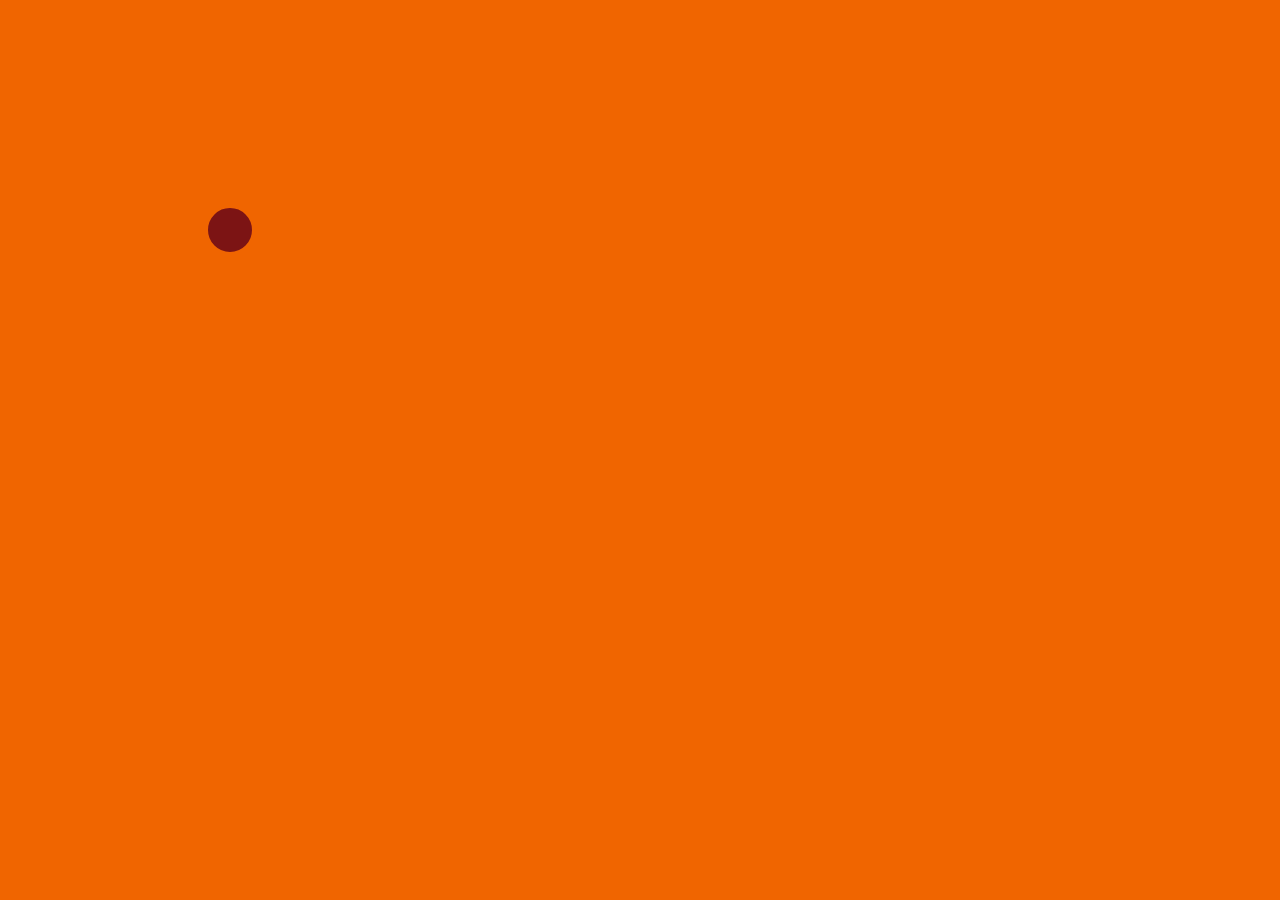
==== index.html @ bf30d144 "Add files via upload" ====
<!DOCTYPE html>
<html lang="en">
<head>
    <meta charset="UTF-8">
    <meta http-equiv="X-UA-Compatible" content="IE=edge">
    <meta name="viewport" content="width=device-width, initial-scale=1.0">
    <title>The Planties NFT</title>
    <link rel="stylesheet" href="style.css">
</head>
<body>

</div>

<div class="box">

   

</div>
<div class="gif">

<img src="images/YETER (1).gif" alt="">

</div>



    
</body>
</html>
---- style.css ----
body {
  background: #f06500;
  background-image: url(/images/IMG_2067.PNG);
  background-size: cover;
}

img {
  border: 22px solid #7c1414;
  box-sizing: fill;
  border-radius: 99px;
  width: fit-content;
  margin: 200px;
}
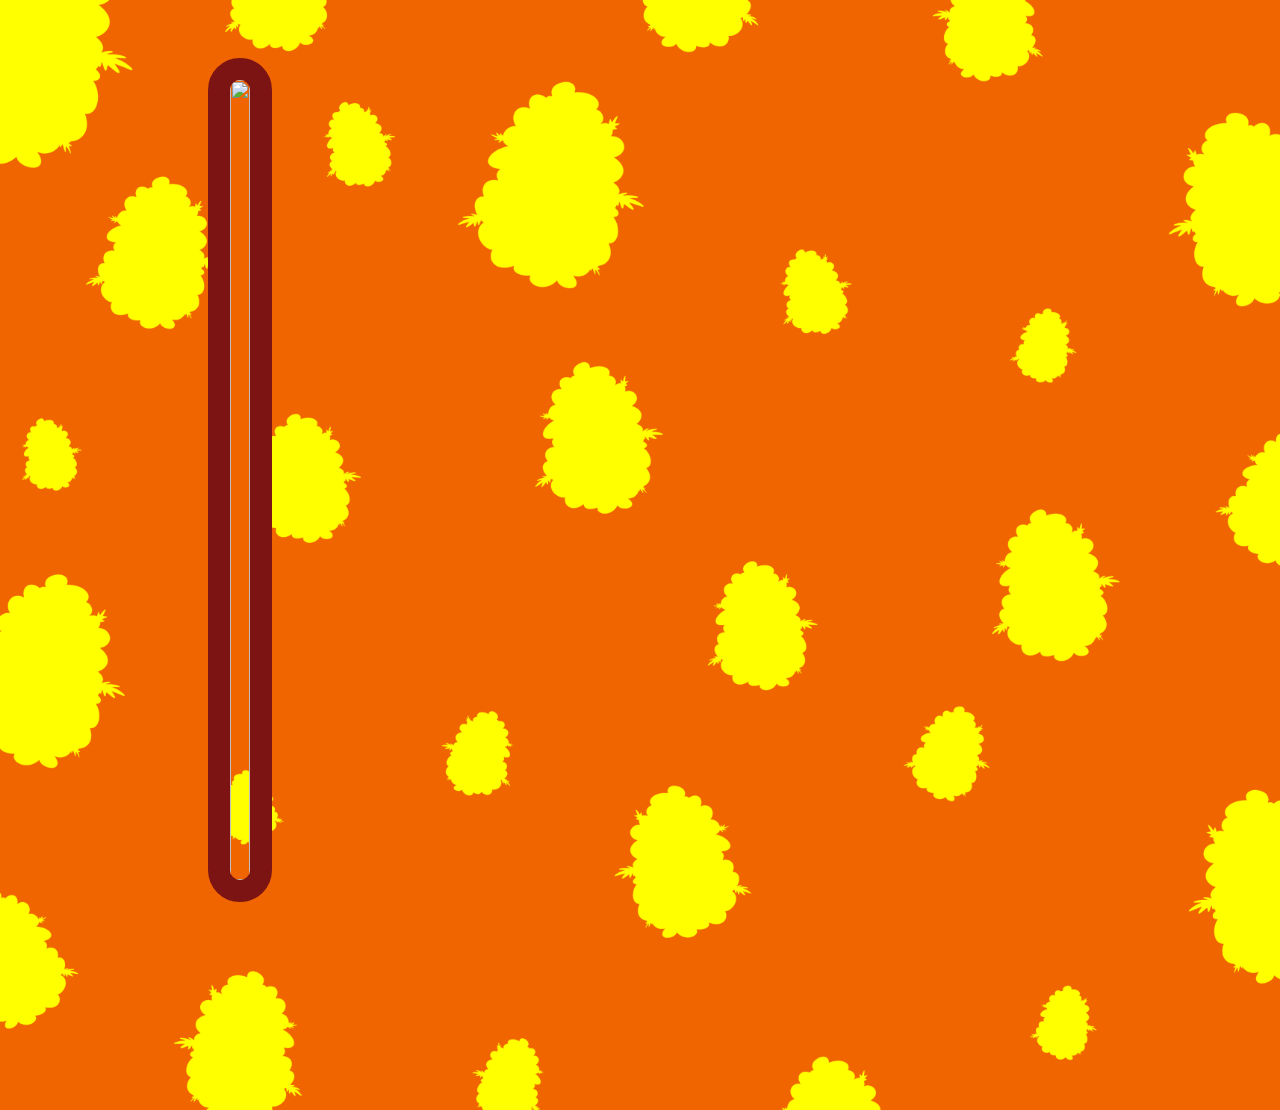
==== commit 2e2f439c: "Update index.html" ====
--- a/index.html
+++ b/index.html
@@ -18,7 +18,7 @@
 </div>
 <div class="gif">
 
-<img src="images/YETER (1).gif" alt="">
+<img src="images/YETER (1).gif" alt="" height="800">
 
 </div>
 
--- a/style.css
+++ b/style.css
@@ -10,4 +10,5 @@
   border-radius: 99px;
   width: fit-content;
   margin: 200px;
+  margin-top: 50px;
 }
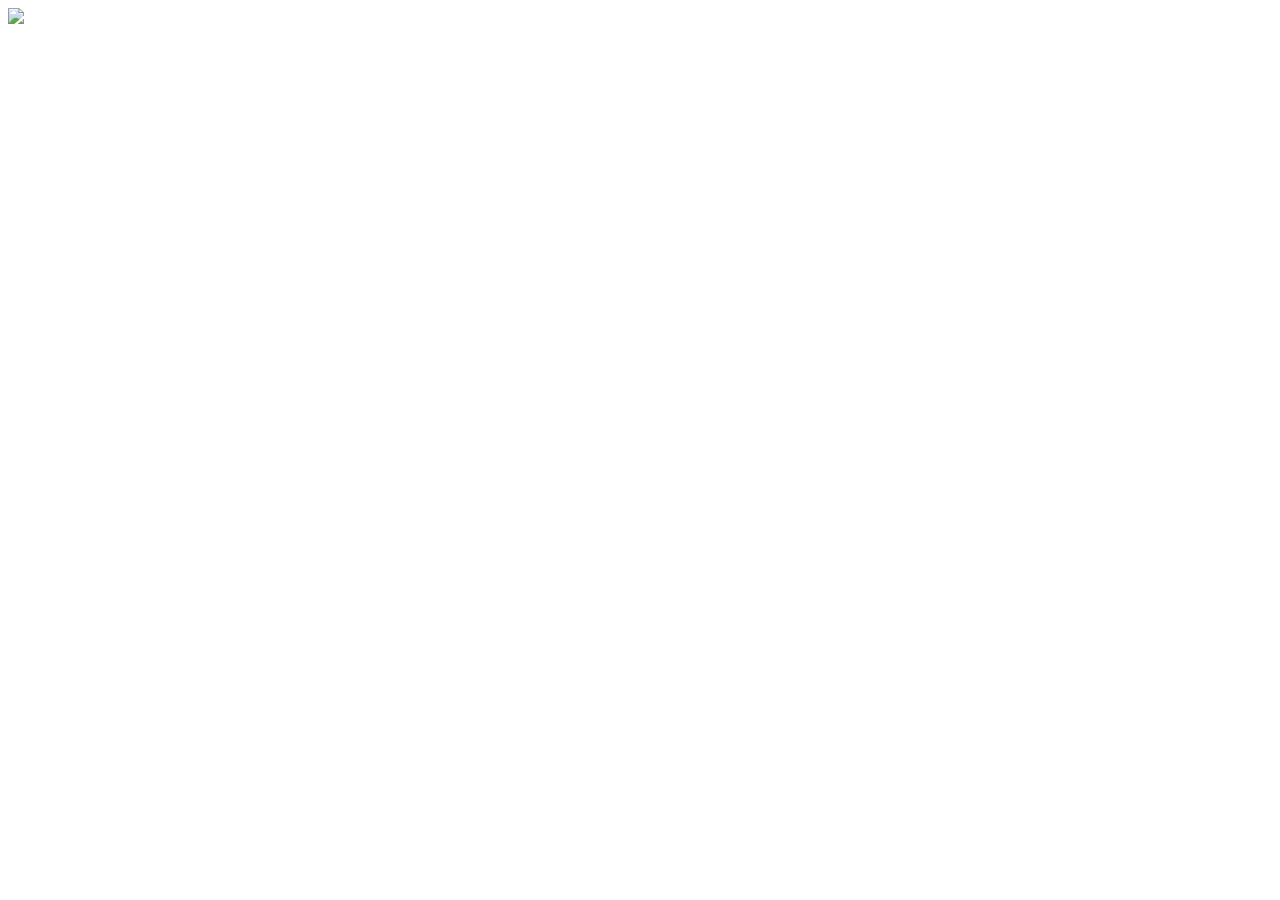
==== commit 1e20c4fc: "Add files via upload" ====
--- a/index.html
+++ b/index.html
@@ -4,27 +4,19 @@
     <meta charset="UTF-8">
     <meta http-equiv="X-UA-Compatible" content="IE=edge">
     <meta name="viewport" content="width=device-width, initial-scale=1.0">
-    <title>The Planties NFT</title>
-    <link rel="stylesheet" href="style.css">
+    <link href="https://cdn.jsdelivr.net/npm/bootstrap@5.1.3/dist/css/bootstrap.min.css" rel="stylesheet" integrity="sha384-1BmE4kWBq78iYhFldvKuhfTAU6auU8tT94WrHftjDbrCEXSU1oBoqyl2QvZ6jIW3" crossorigin="anonymous">
+    <link rel="stylesheet" href="/style.css">
+    <title>The Planties</title>
 </head>
 <body>
 
-</div>
 
-<div class="box">
+    <div class="container-fluid p-0">
 
-   
+<img src="/img/İŞTE_BU_BE 6 (4).gif" class="img-fluid" max-width="1440px">
 
-</div>
-<div class="gif">
-
-<img src="images/YETER (1).gif" alt="" height="800">
-
-</div>
-
-
+    </div>
 
     
 </body>
-</html>
-
+</html>--- a/style.css
+++ b/style.css
@@ -1,14 +1,8 @@
-body {
-  background: #f06500;
-  background-image: url(/images/IMG_2067.PNG);
-  background-size: cover;
+img {
+
+   
+
 }
 
-img {
-  border: 22px solid #7c1414;
-  box-sizing: fill;
-  border-radius: 99px;
-  width: fit-content;
-  margin: 200px;
-  margin-top: 50px;
-}
+
+
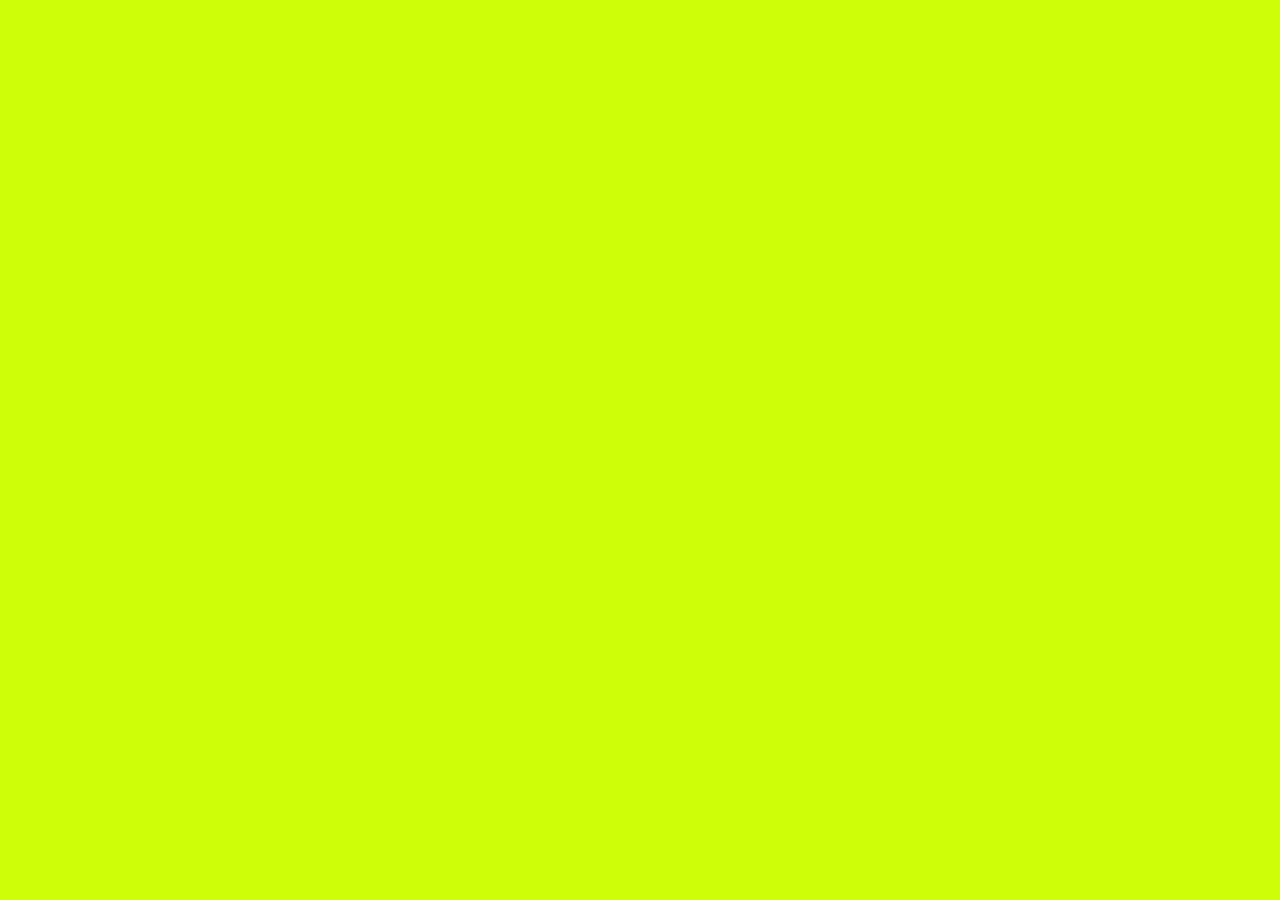
==== commit 954cead3: "Add files via upload" ====
--- a/index.html
+++ b/index.html
@@ -6,17 +6,61 @@
     <meta name="viewport" content="width=device-width, initial-scale=1.0">
     <link href="https://cdn.jsdelivr.net/npm/bootstrap@5.1.3/dist/css/bootstrap.min.css" rel="stylesheet" integrity="sha384-1BmE4kWBq78iYhFldvKuhfTAU6auU8tT94WrHftjDbrCEXSU1oBoqyl2QvZ6jIW3" crossorigin="anonymous">
     <link rel="stylesheet" href="/style.css">
+
     <title>The Planties</title>
 </head>
 <body>
 
+    <!-- MAIN -->
 
-    <div class="container-fluid p-0">
 
-<img src="/img/İŞTE_BU_BE 6 (4).gif" class="img-fluid" max-width="1440px">
+    <div class=".container-fluid">
+
+        <img class="img-fluid" id="main" src="/img/Main.png" alt="" >
 
     </div>
 
-    
+
+    <!-- MAIN -->
+
+    <!-- ABOUT-->
+
+        
+    <div id="ABOUT" class=".container-fluid align-items-center justify-content-center d-flex">
+
+        <img src="/img/ABOUT.png" class="img-fluid" alt="">
+
+     </div>
+          
+
+    <!-- ABOUT -->
+
+
+
+    <!-- ROADMAP -->
+
+   
+  </div>
+
+  <div id="ROADMAP" class=".container-fluid align-items-center justify-content-center d-flex">
+
+    <img src="/img/ROADMAP.png" class="img-fluid" alt="">
+
+ </div>
+
+
+    <!-- ROADMAP -->
+
+    <!-- TEAM -->
+
+<div id="TEAM" class=".container-fluid align-items-center justify-content-center d-flex">
+
+    <img src="/img/TEAM.png" class="img-fluid" alt="">
+
+
+
+    <!-- TEAM -->
+ 
+   
 </body>
 </html>--- a/style.css
+++ b/style.css
@@ -1,8 +1,52 @@
-img {
-
-   
-
+body{
+    background-color: #cdff07;
+    background-image: url(/img/Arkaplan.png) ;
+    background-position: center center;
+  background-attachment: fixed;
+  background-repeat: no-repeat; background-size: cover;
 }
 
 
 
+#TEAM {
+
+    margin-top: 9rem;
+}
+
+
+#ROADMAP {
+
+    margin-top: 9rem;
+}
+
+#ABOUT {
+
+    margin-top: 9rem;
+}
+
+
+@media only screen and (max-width: 600px) {
+    
+    #TEAM {
+        margin-left: 2rem;
+        margin-right: 2rem;
+        margin-top: 2rem;
+    }
+    
+    
+    #ROADMAP {
+    
+        margin-left: 2rem;
+        margin-right: 2rem;
+        margin-top: 2rem;
+    }
+    
+    #ABOUT {
+    
+        margin-left: 2rem;
+        margin-right: 2rem;
+        margin-top: 2rem;
+    }
+    
+
+  }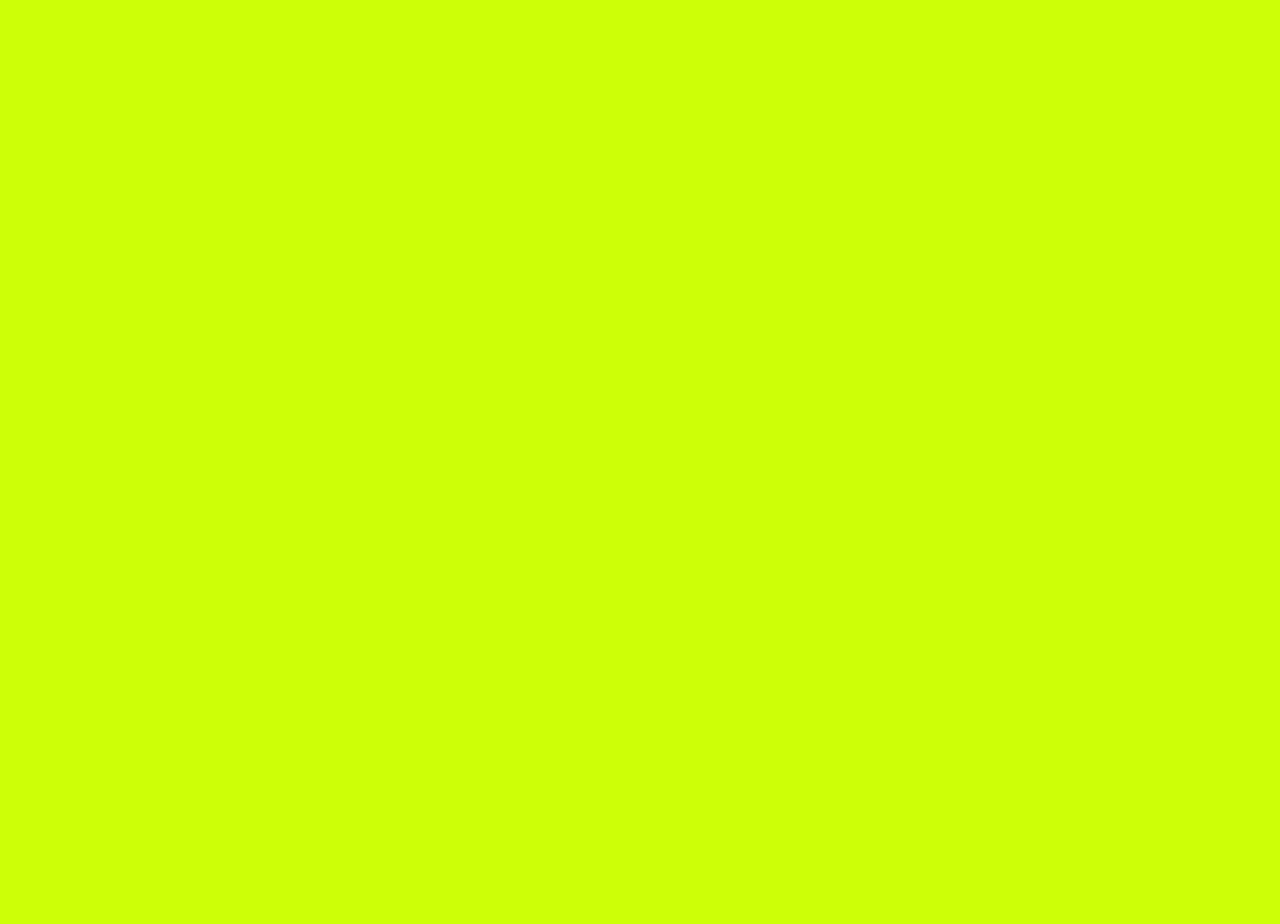
==== commit 8d077795: "Add files via upload" ====
--- a/index.html
+++ b/index.html
@@ -4,7 +4,7 @@
     <meta charset="UTF-8">
     <meta http-equiv="X-UA-Compatible" content="IE=edge">
     <meta name="viewport" content="width=device-width, initial-scale=1.0">
-    <link href="https://cdn.jsdelivr.net/npm/bootstrap@5.1.3/dist/css/bootstrap.min.css" rel="stylesheet" integrity="sha384-1BmE4kWBq78iYhFldvKuhfTAU6auU8tT94WrHftjDbrCEXSU1oBoqyl2QvZ6jIW3" crossorigin="anonymous">
+    <link href="https://cdn.jsdelivr.net/npm/bootstrap@5.0.2/dist/css/bootstrap.min.css" rel="stylesheet" integrity="sha384-EVSTQN3/azprG1Anm3QDgpJLIm9Nao0Yz1ztcQTwFspd3yD65VohhpuuCOmLASjC" crossorigin="anonymous">
     <link rel="stylesheet" href="/style.css">
 
     <title>The Planties</title>
@@ -14,7 +14,7 @@
     <!-- MAIN -->
 
 
-    <div class=".container-fluid">
+    <div id="mainwrap" class=".container-fluid">
 
         <img class="img-fluid" id="main" src="/img/Main.png" alt="" >
 
@@ -26,9 +26,17 @@
     <!-- ABOUT-->
 
         
+    <div id="S-HEAD" class=".container-fluid align-items-center justify-content-center d-flex">
+
+        <img src="/img/STORY-HEAD.png" class="img-fluid" alt="">
+
+     </div>
+
+
+
     <div id="ABOUT" class=".container-fluid align-items-center justify-content-center d-flex">
 
-        <img src="/img/ABOUT.png" class="img-fluid" alt="">
+        <img src="/img/story.svg" class="img-fluid" alt="">
 
      </div>
           
@@ -40,11 +48,17 @@
     <!-- ROADMAP -->
 
    
-  </div>
+    <div id="R-HEAD" class=".container-fluid align-items-center justify-content-center d-flex">
+
+        <img src="/img/ROADMAP-HEAD.png" class="img-fluid" alt="">
+
+     </div>
+
+
 
   <div id="ROADMAP" class=".container-fluid align-items-center justify-content-center d-flex">
 
-    <img src="/img/ROADMAP.png" class="img-fluid" alt="">
+    <img src="/img/Roadmap.png" class="img-fluid" alt="">
 
  </div>
 
@@ -53,14 +67,57 @@
 
     <!-- TEAM -->
 
+    <div id="T-HEAD" class=".container-fluid align-items-center justify-content-center d-flex">
+
+        <img src="/img/TEAM-HEAD.png" class="img-fluid" alt="">
+
+     </div>
+
+
 <div id="TEAM" class=".container-fluid align-items-center justify-content-center d-flex">
 
-    <img src="/img/TEAM.png" class="img-fluid" alt="">
+    <img src="/img/TEAM.svg" class="img-fluid" alt="">
+
+</div>
+
+    <!-- TEAM -->
 
 
 
-    <!-- TEAM -->
+    <!-- FOOTER -->
  
    
-</body>
-</html>+
+    <div id="FOOTER" class=".container-fluid align-items-center justify-content-center d-flex">
+
+        <img src="/img/Footer.png" class="img-fluid" alt="">
+    
+    </div>
+
+
+
+    <div id="RIGHTS" class=".container-fluid align-items-center justify-content-center d-flex">
+
+        <img src="/img/RIGHTS.svg" class="img-fluid" alt="">
+
+
+        <div id="LINKS" class=".container-fluid align-items-center justify-content-center d-flex">
+            
+            <a href="discord.gg">
+            <img class="discord" src="/img/logo-t.png" alt="Discord" target="_blank">
+            </a>
+            
+            <a href="twitter.com/theplanties">
+                <img class="twitter" src="/img/logo-t.png" alt="Twitter" target="_blank">
+                </a>
+
+        </div>
+    
+    </div>
+
+
+     <!-- FOOTER -->
+
+
+
+</body>--- a/style.css
+++ b/style.css
@@ -2,34 +2,108 @@
     background-color: #cdff07;
     background-image: url(/img/Arkaplan.png) ;
     background-position: center center;
-  background-attachment: fixed;
-  background-repeat: no-repeat; background-size: cover;
+    background-attachment: fixed;
+    background-repeat: no-repeat; 
+    background-size: cover;
 }
 
 
 
 #TEAM {
 
-    margin-top: 9rem;
+    margin-top: 1rem;
 }
 
 
 #ROADMAP {
 
+    margin-top: 1rem;
+    max-width: 1100px;
+    margin-left: auto;
+    margin-right: auto;
+
+}
+
+
+#R-HEAD {
+
     margin-top: 9rem;
+    max-width: 1100px;
+    margin-left: auto;
+    margin-right: auto;
+}
+
+#T-HEAD {
+
+    margin-top: 9rem;
+    max-width: 1100px;
+    margin-left: auto;
+    margin-right: auto;
 }
 
 #ABOUT {
 
-    margin-top: 9rem;
+    margin-top: 1rem;
+    max-width: 1100px;
+    margin-left: auto;
+    margin-right: auto;
+    
+    
+
 }
+
+#FOOTER {
+
+    margin-top: 20rem;
+    margin-left: 5rem;
+    margin-right: 5rem;
+    margin-bottom: 5rem;
+
+}
+
+
+#RIGHTS {
+
+    margin-bottom: 1rem;
+
+
+
+}
+
+
+#LINKS {
+    
+   margin-bottom: 30rem;
+    position: absolute;
+    margin-left: 20rem;
+
+
+}
+
+
+
+.twitter {
+
+    width: 150px;
+}
+
+.discord {
+    width: 150px;
+}
+
+a{
+    margin-left: 11rem;
+    max-width: 100px;
+    opacity: 0;
+}
+
 
 
 @media only screen and (max-width: 600px) {
     
     #TEAM {
-        margin-left: 2rem;
-        margin-right: 2rem;
+        margin-left: 4rem;
+        margin-right: 4rem;
         margin-top: 2rem;
     }
     
@@ -39,6 +113,7 @@
         margin-left: 2rem;
         margin-right: 2rem;
         margin-top: 2rem;
+
     }
     
     #ABOUT {
@@ -46,7 +121,79 @@
         margin-left: 2rem;
         margin-right: 2rem;
         margin-top: 2rem;
+
     }
     
+    
+    #FOOTER {
+    
+        margin-left: 2rem;
+        margin-right: 2rem;
+        margin-top: 2rem;
+    }
 
-  }+    #R-HEAD {
+    
+      margin-top: 2rem;
+      margin-left: auto;
+      margin-right: auto;
+      max-width: 35% ;
+
+    }
+
+    #S-HEAD {
+    
+        margin-top: 2rem;
+        margin-left: auto;
+        margin-right: auto;
+        max-width: 25% ;
+   
+       }
+
+
+  #T-HEAD {
+    
+    margin-top: 2rem;
+    margin-left: auto;
+    margin-right: auto;
+    max-width: 22% ;
+   
+       }
+
+
+  #RIGHTS {
+
+    max-width: 40%;
+    margin-left: auto;
+    margin-right: auto;
+  }
+
+
+
+
+  .twitter {
+
+    width: 25px;
+}
+
+  .discord {
+    width: 25px;
+}
+
+#LINKS {
+
+    margin-bottom: 13.5rem;
+    
+    margin-left: 5rem;
+}
+
+
+a{
+    margin-left: 1rem;
+    max-width: 100px;
+    opacity: 0;
+}
+
+}
+
+  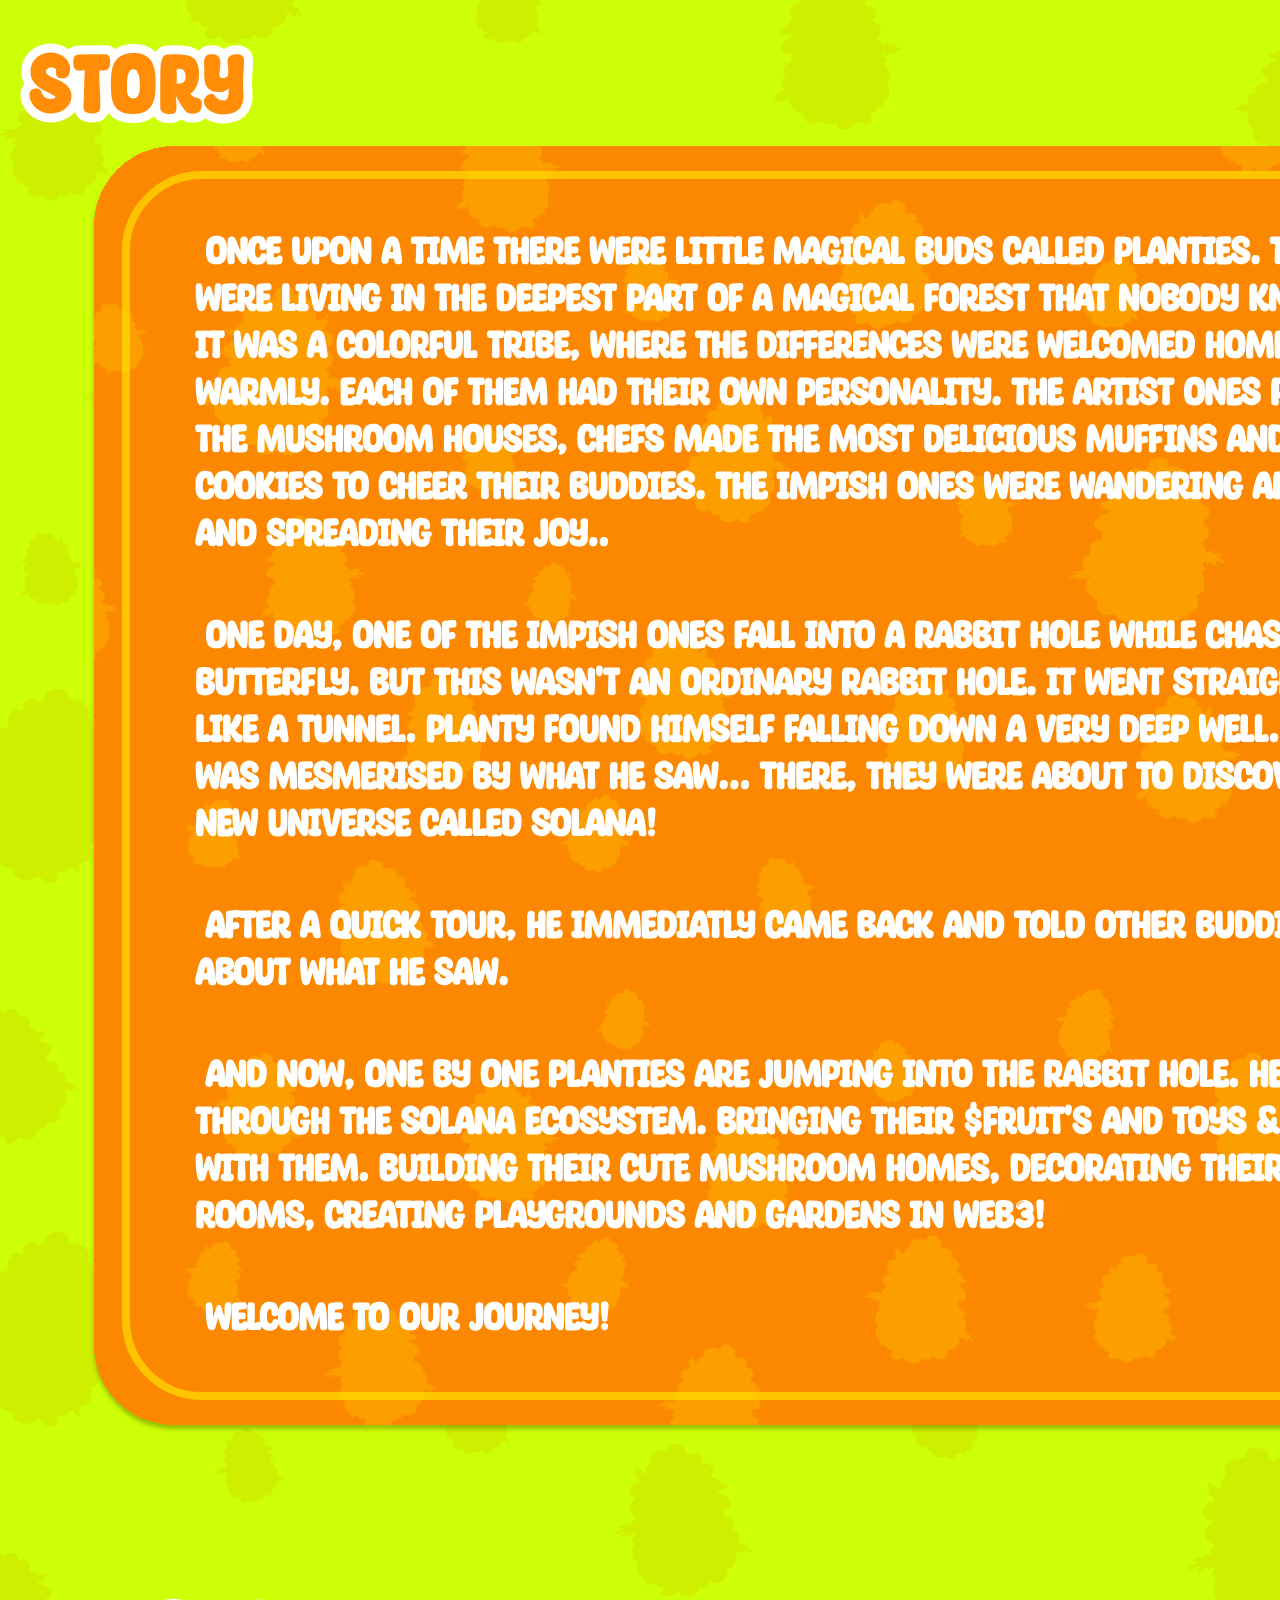
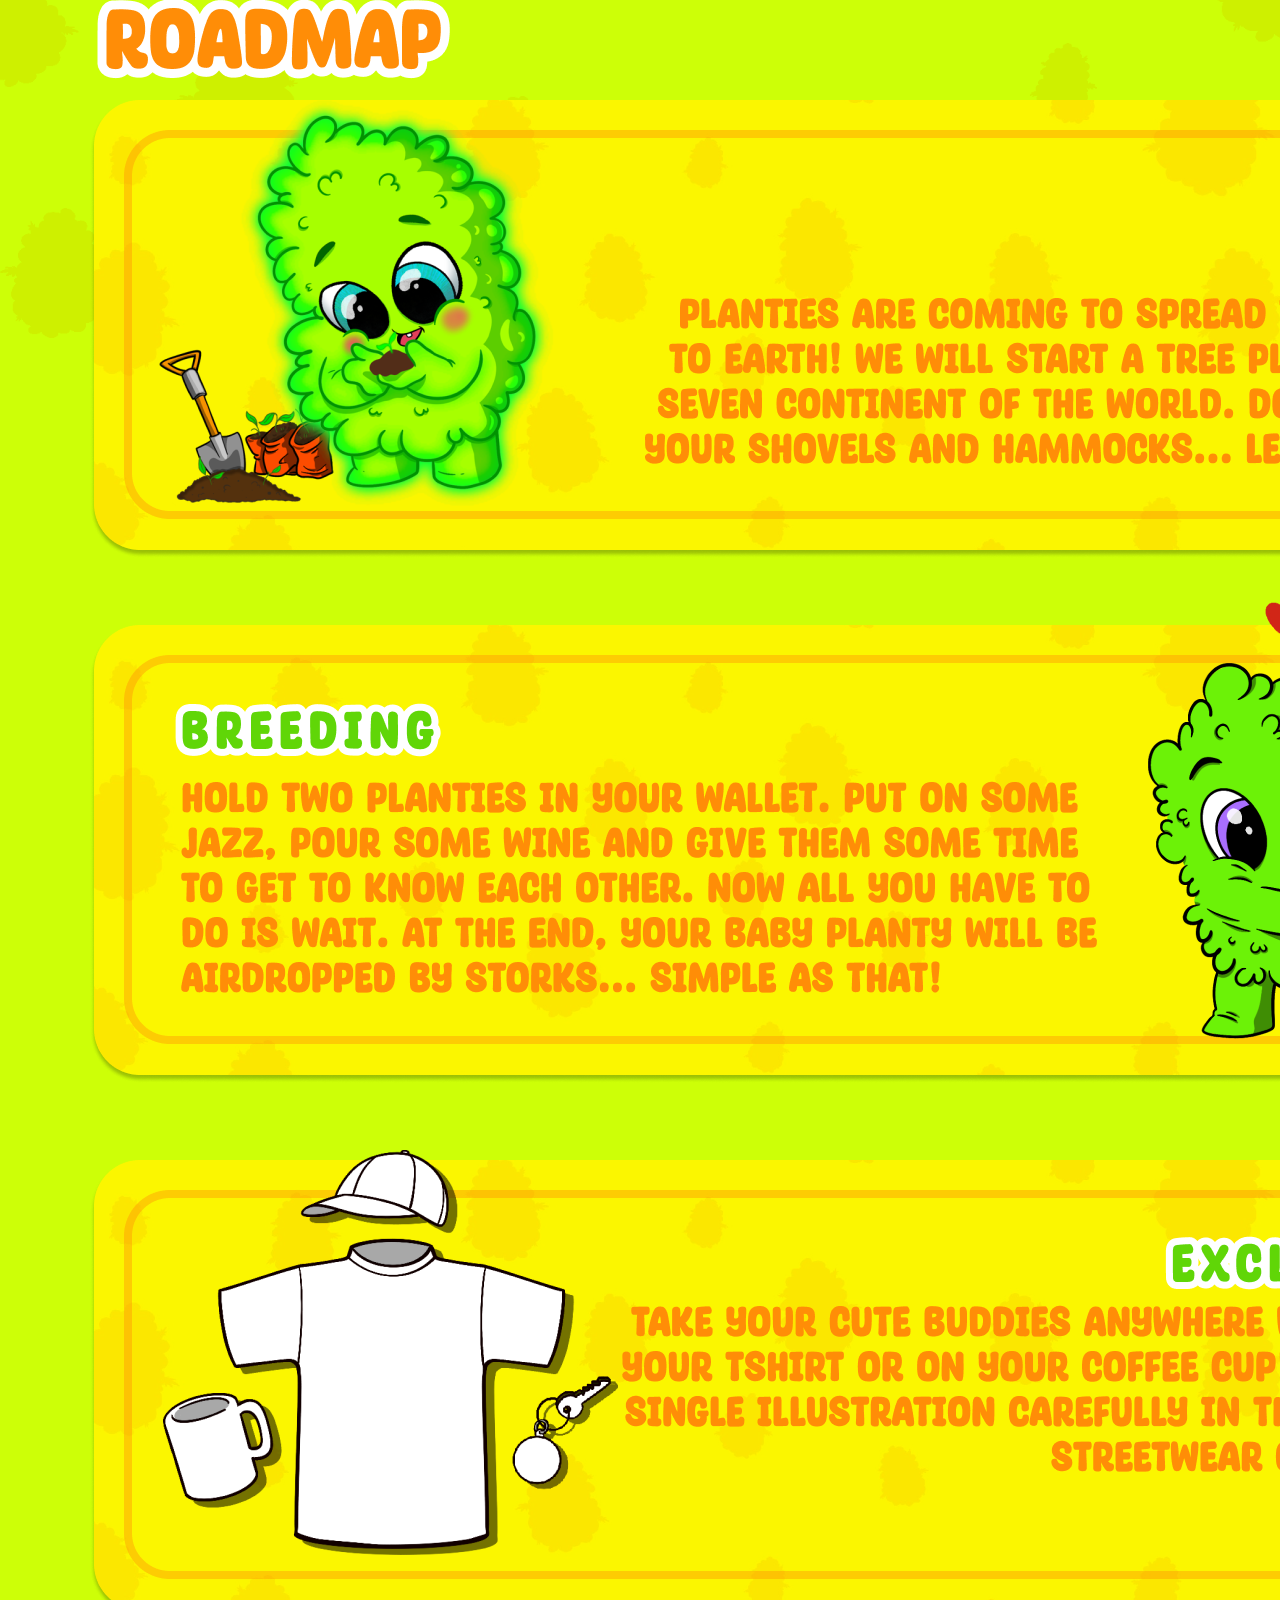
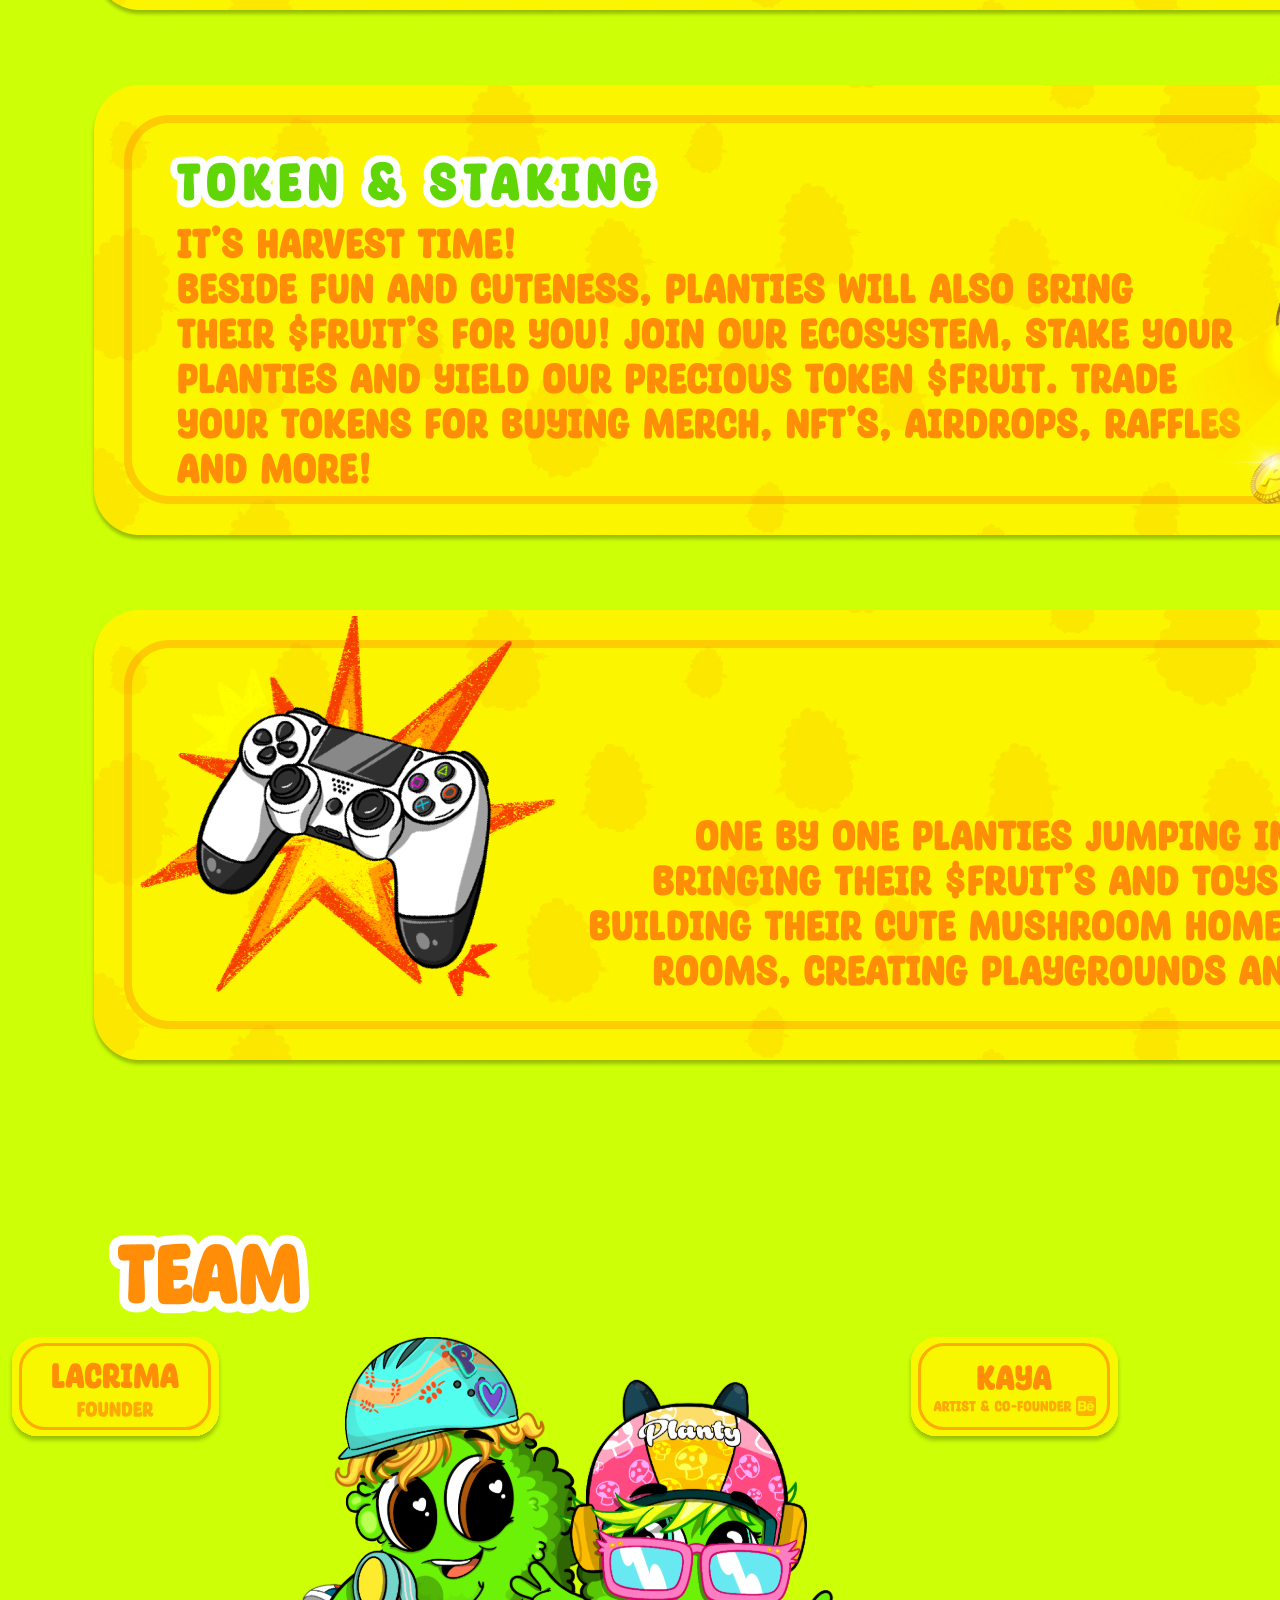
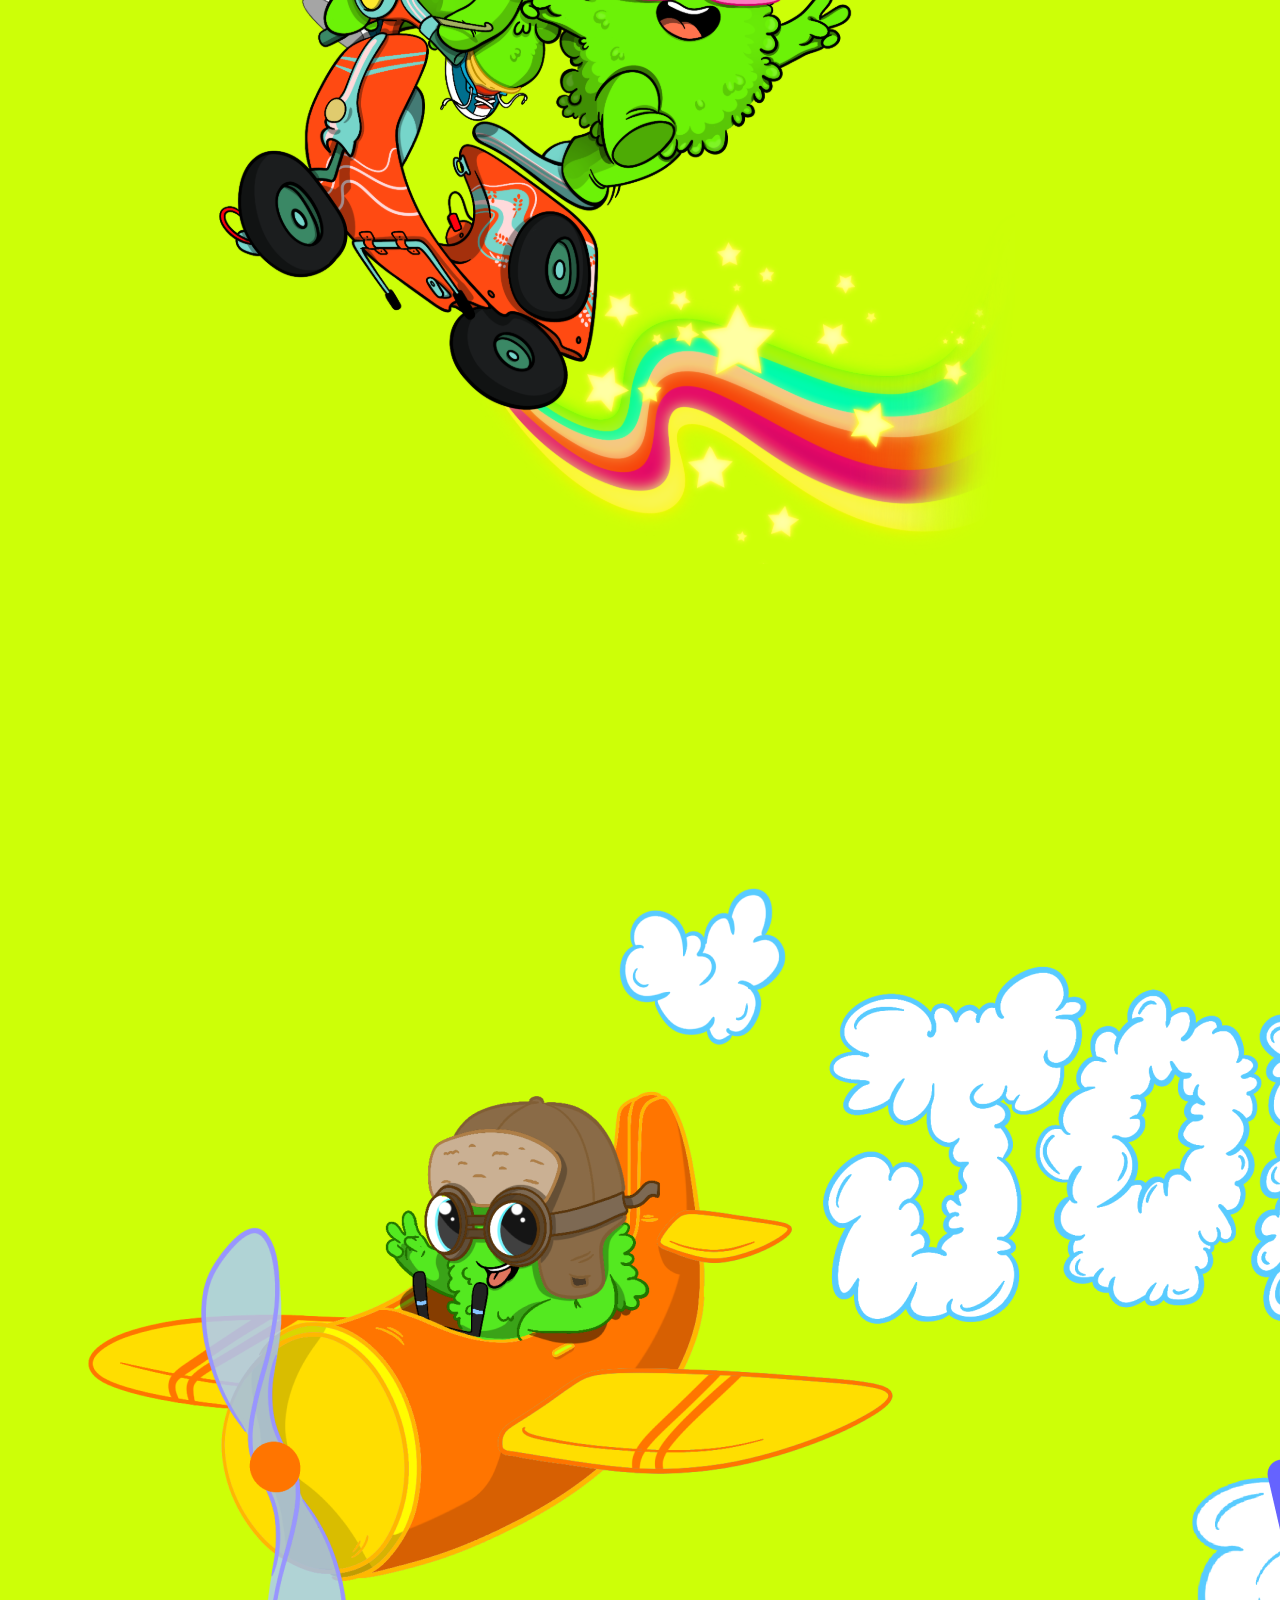
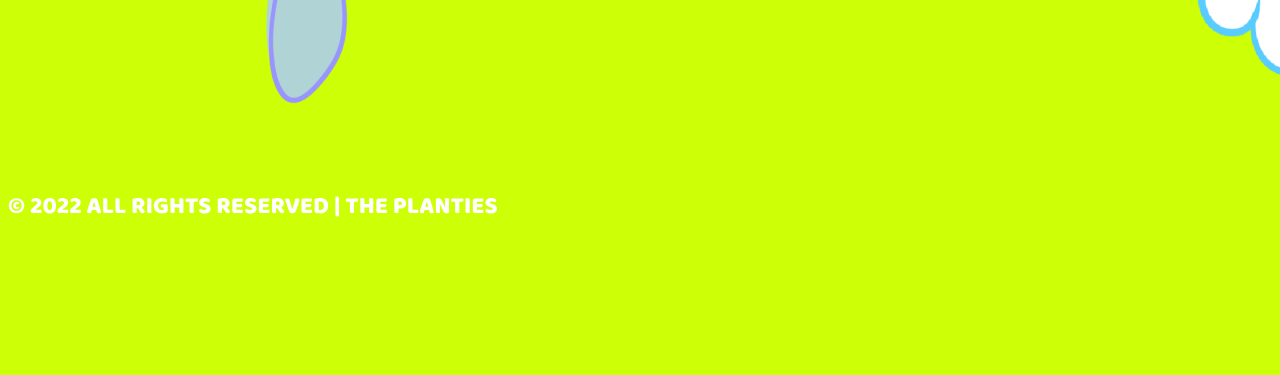
==== commit d6a59f36: "Update index.html" ====
--- a/index.html
+++ b/index.html
@@ -58,7 +58,7 @@
 
   <div id="ROADMAP" class=".container-fluid align-items-center justify-content-center d-flex">
 
-    <img src="/img/Roadmap.png" class="img-fluid" alt="">
+    <img src="/img/ROADMAP.png" class="img-fluid" alt="">
 
  </div>
 
@@ -120,4 +120,4 @@
 
 
 
-</body>+</body>
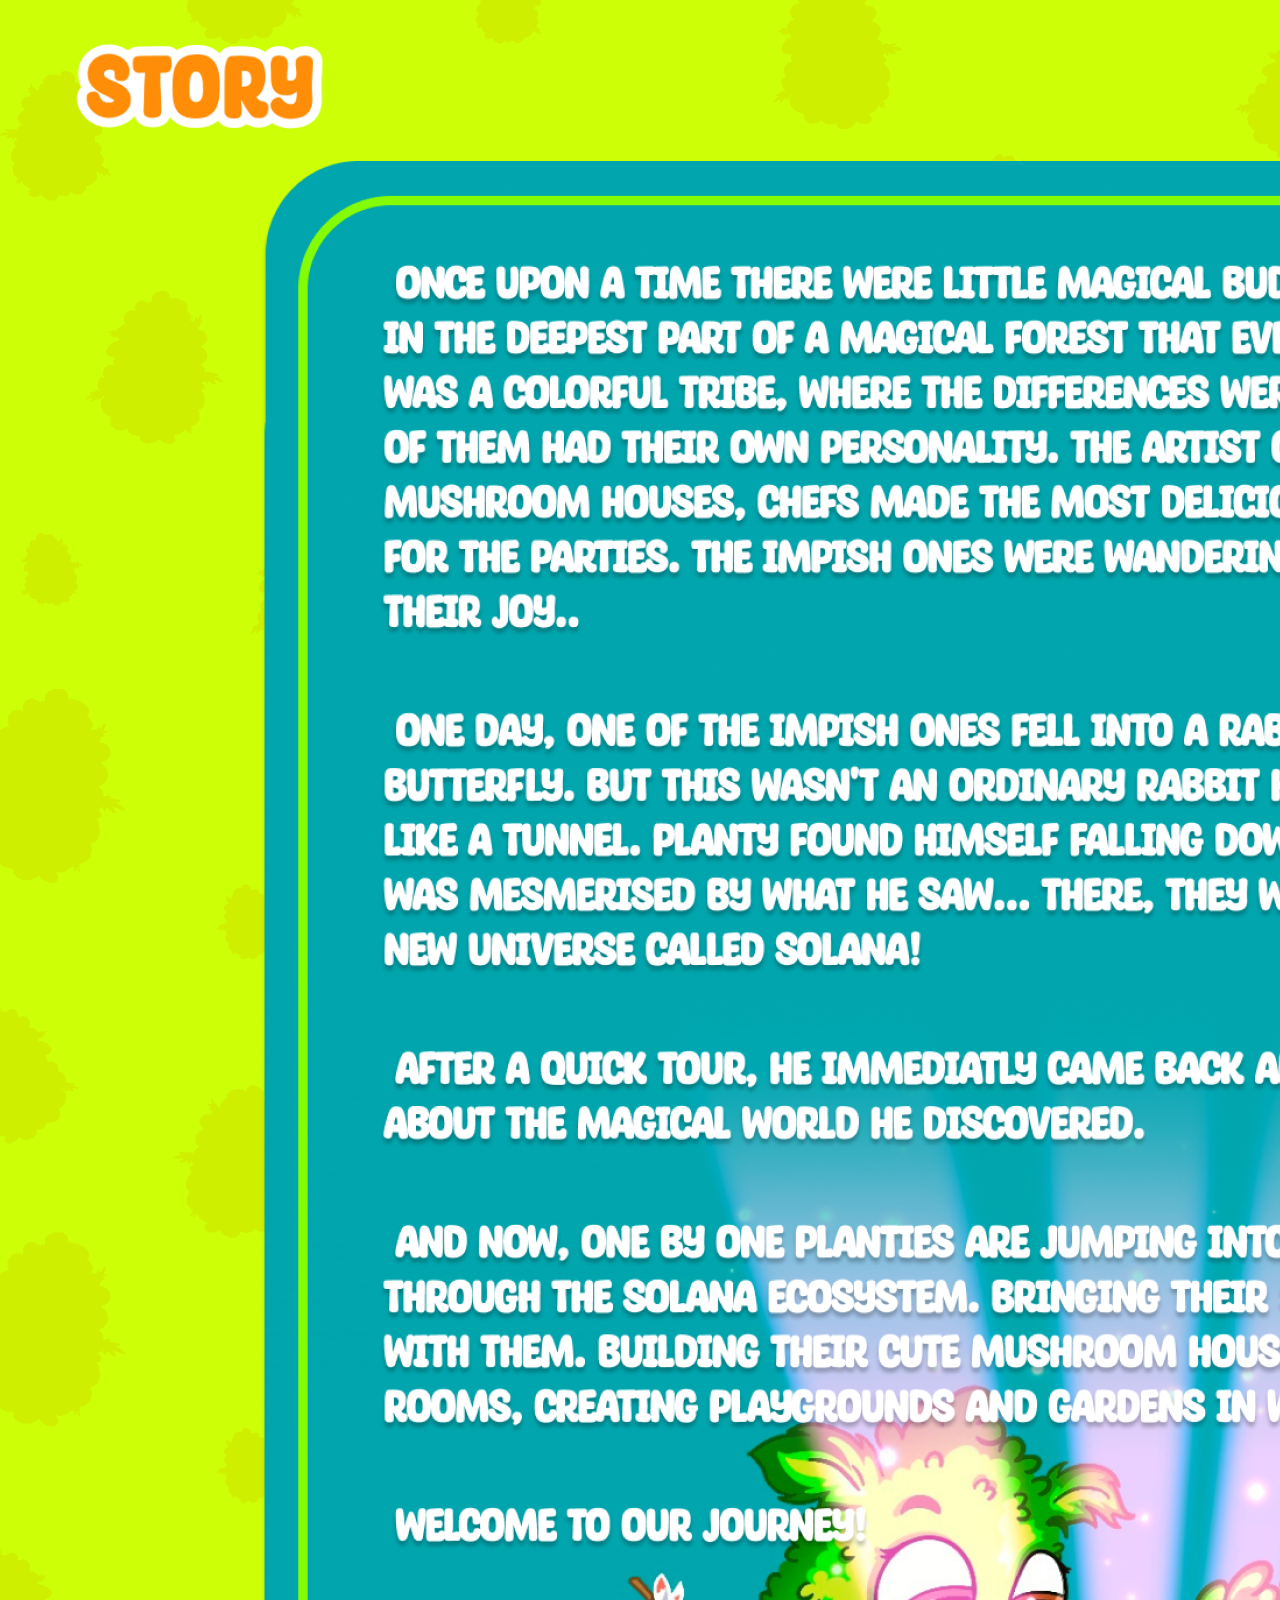
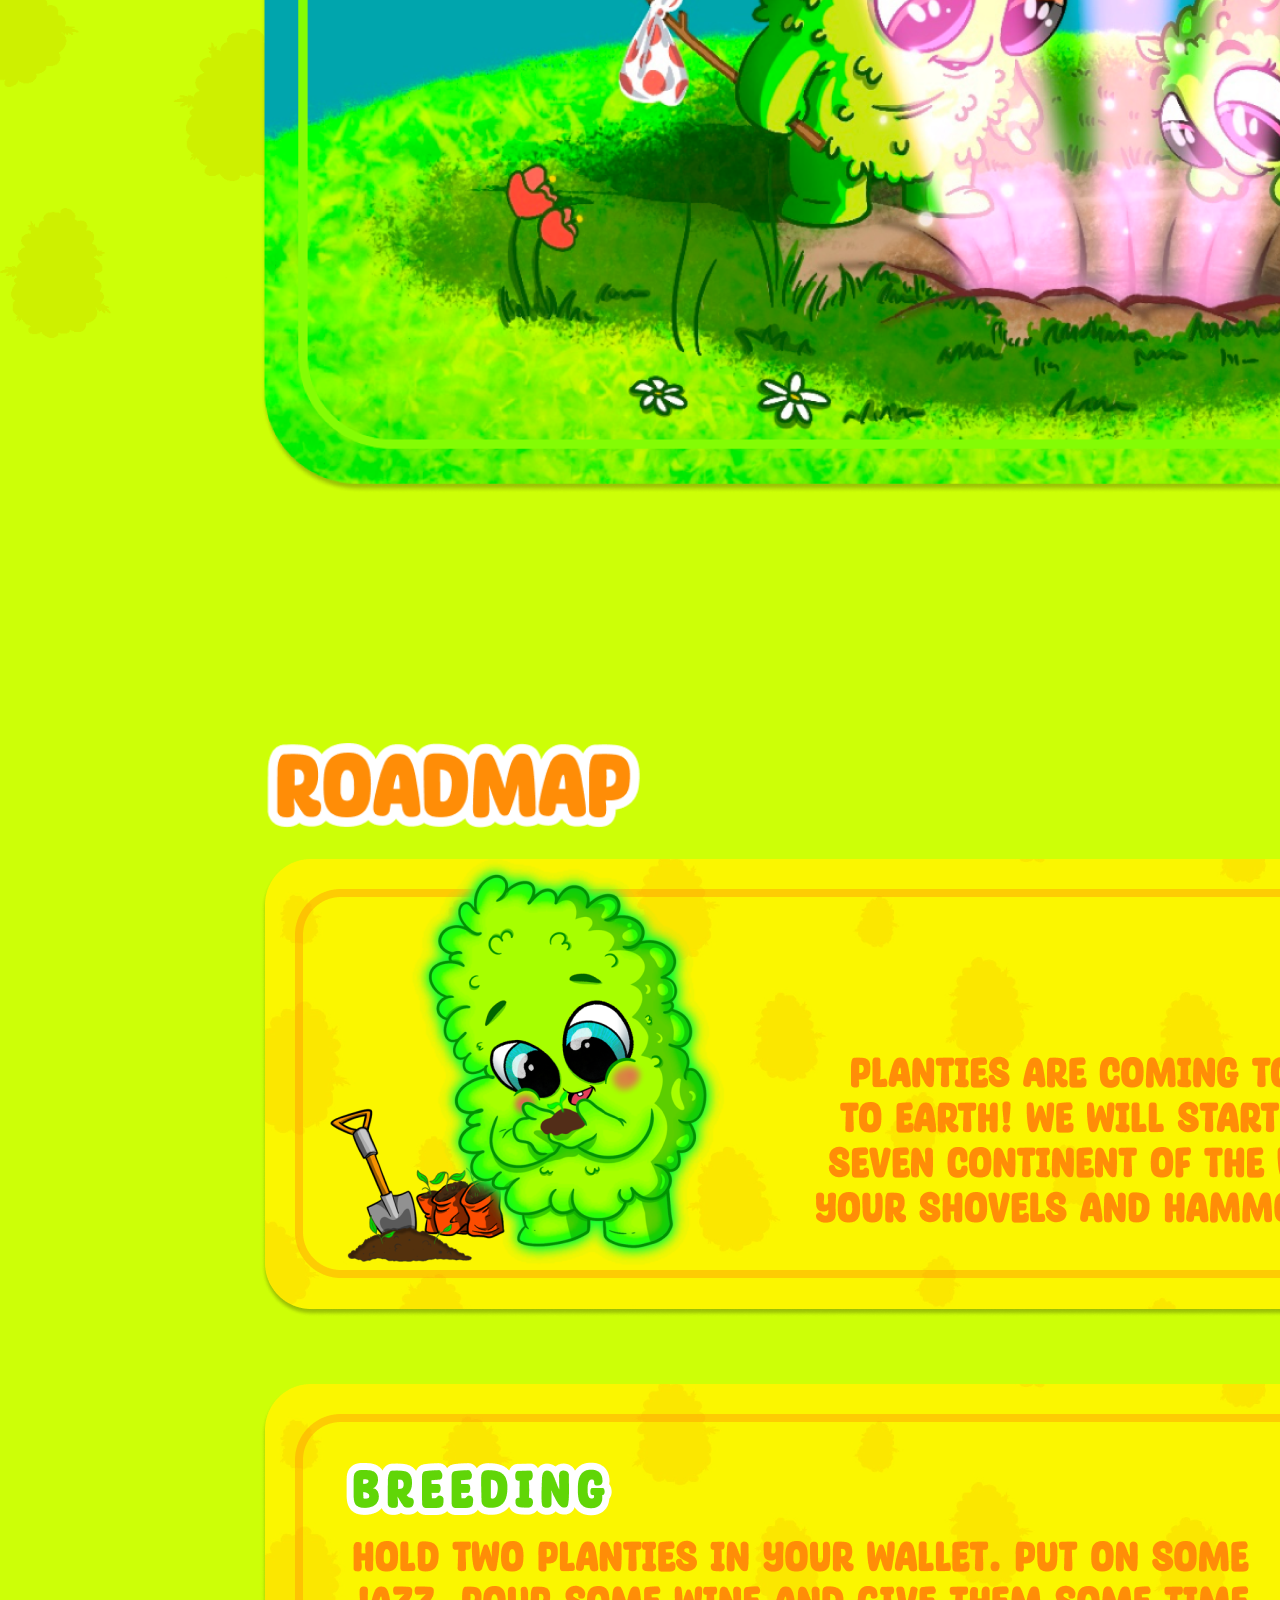
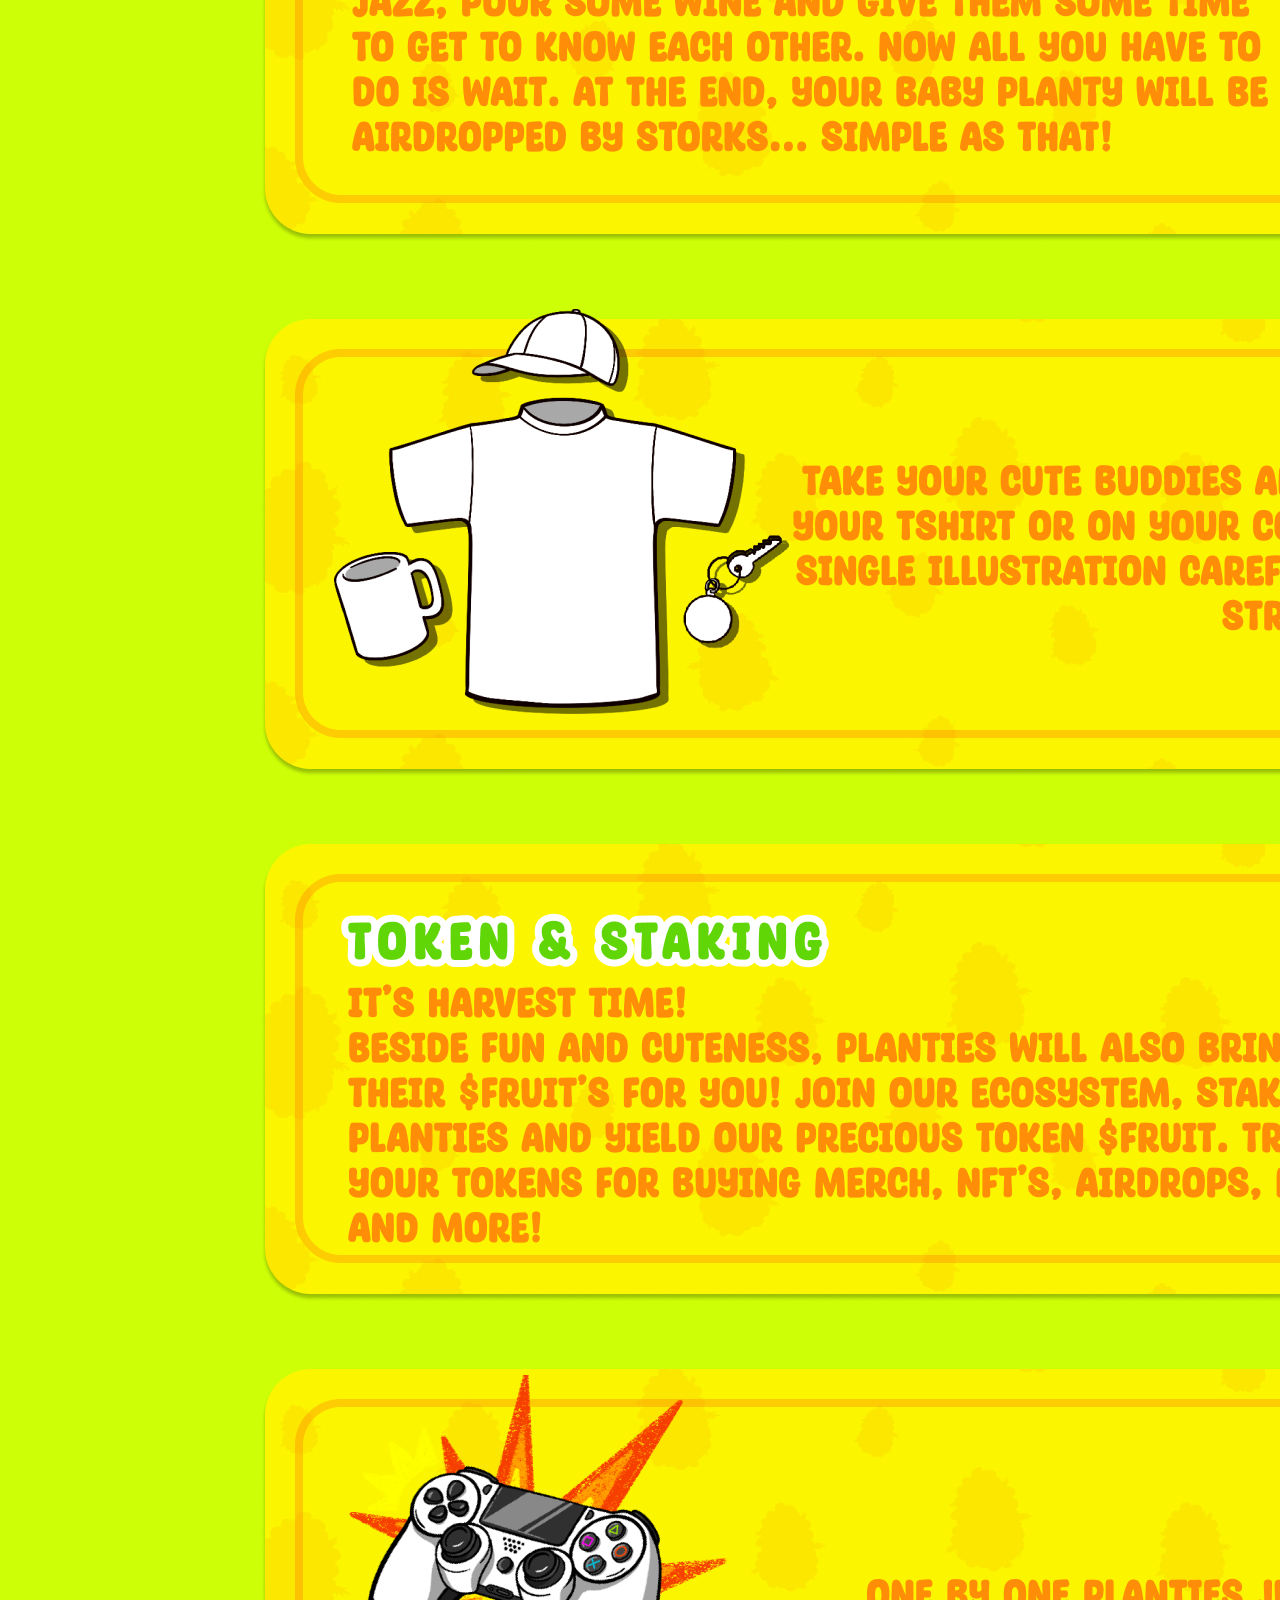
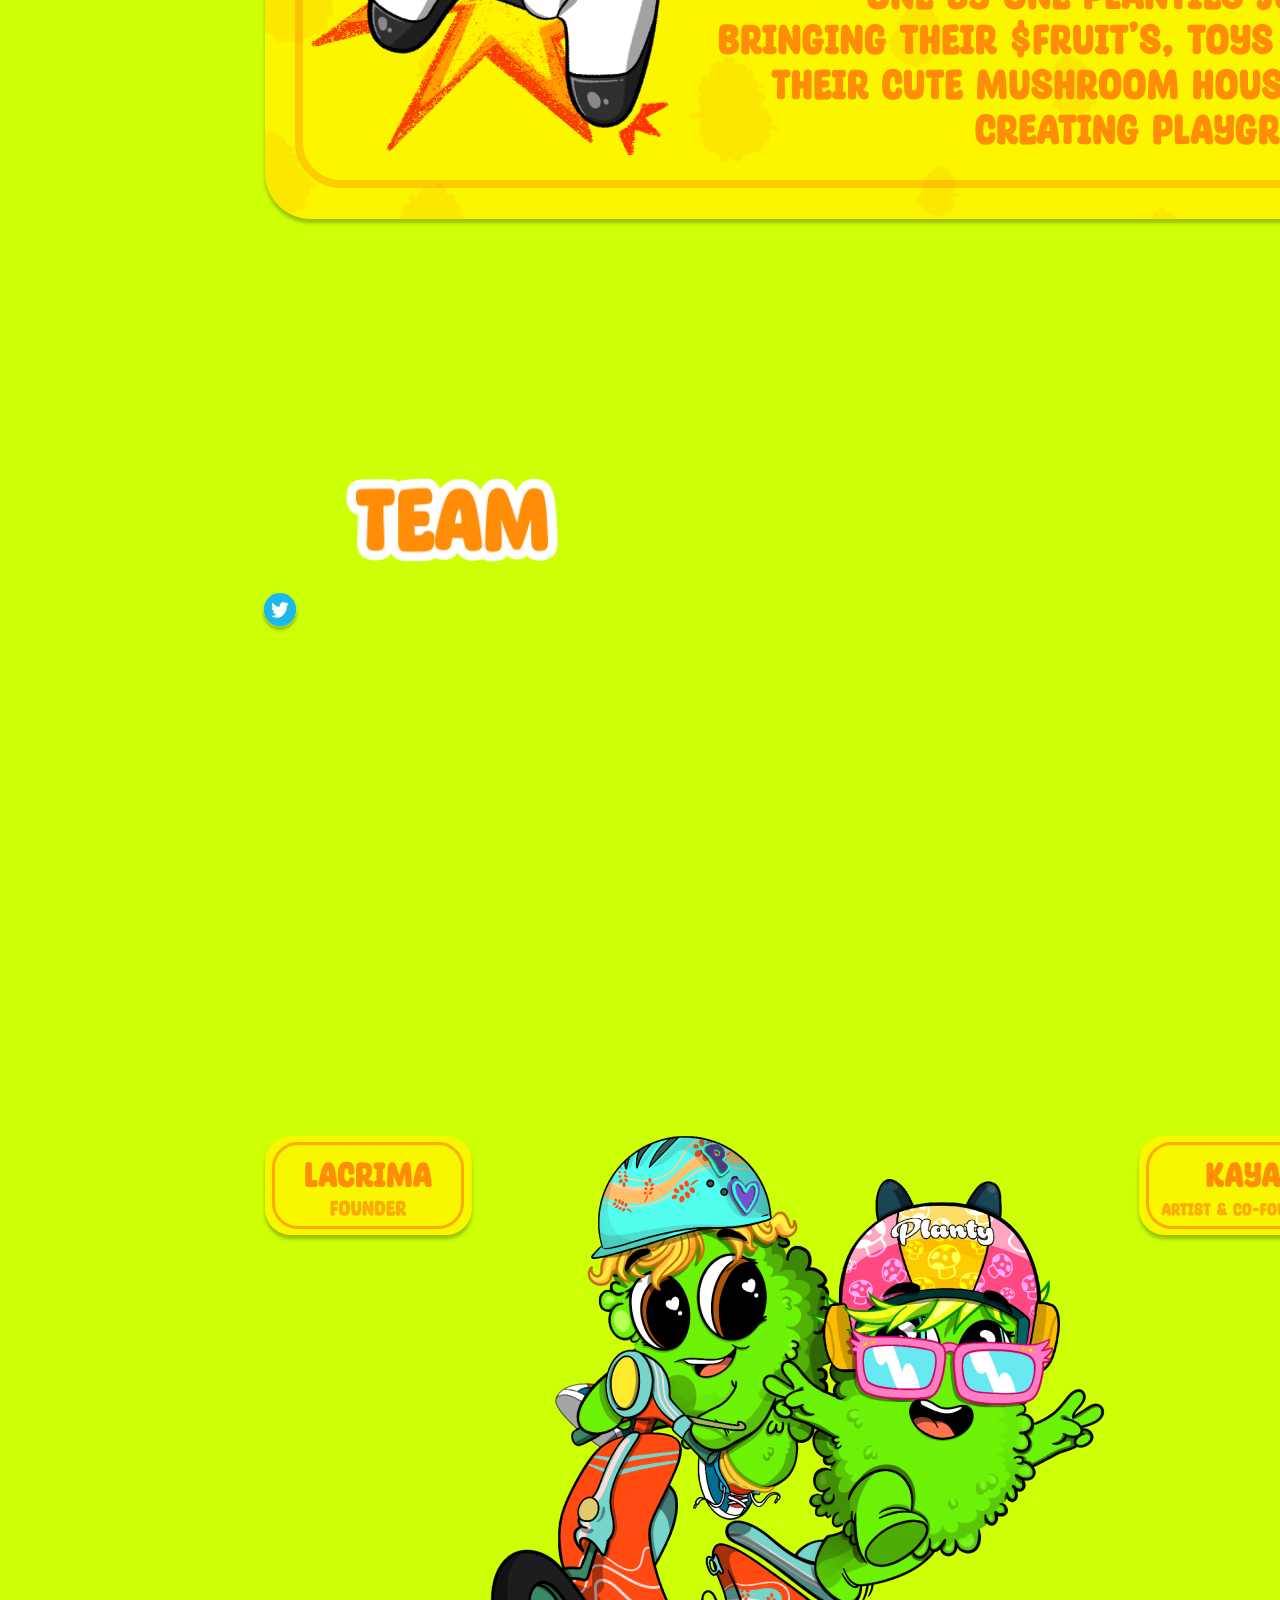
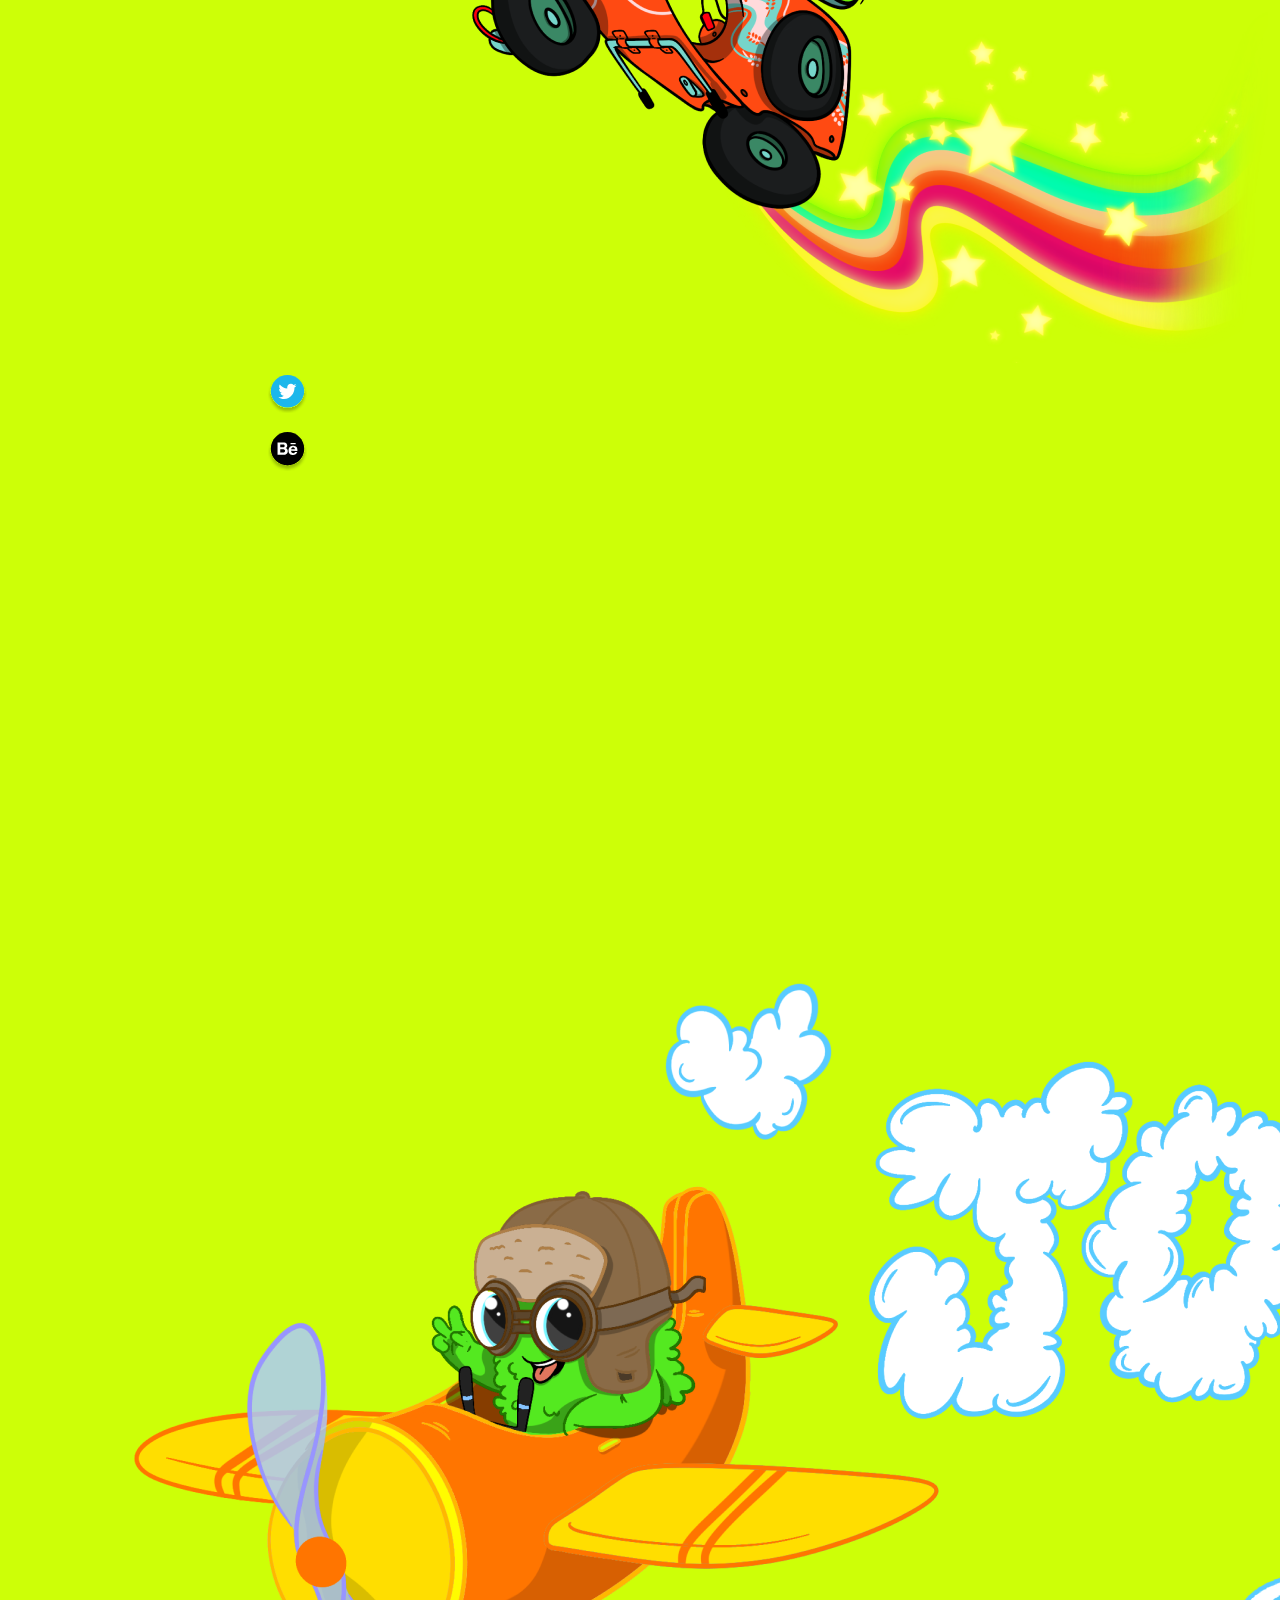
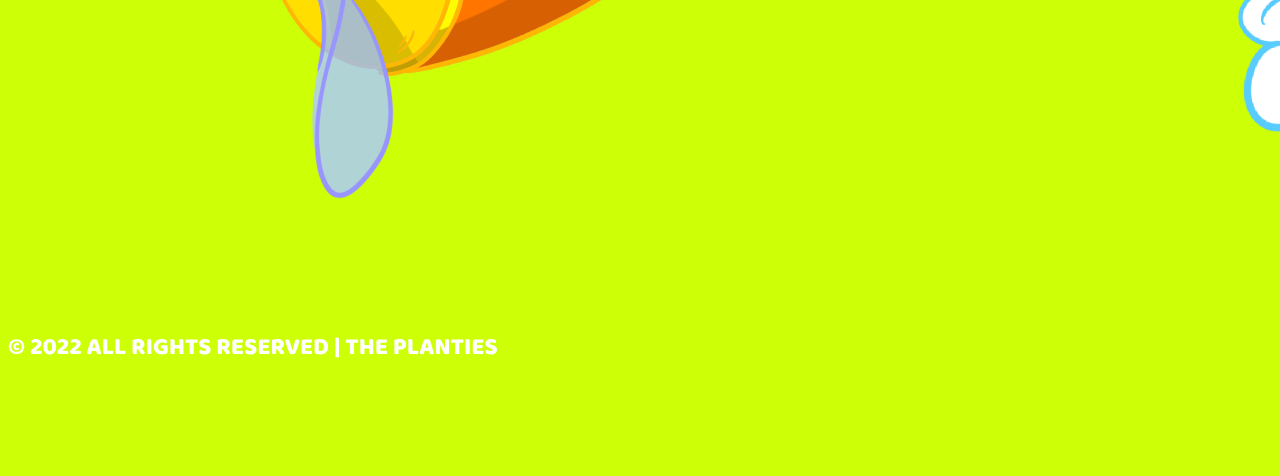
==== commit dca37546: "Add files via upload" ====
--- a/index.html
+++ b/index.html
@@ -28,7 +28,7 @@
         
     <div id="S-HEAD" class=".container-fluid align-items-center justify-content-center d-flex">
 
-        <img src="/img/STORY-HEAD.png" class="img-fluid" alt="">
+        <img src="/img/STORY-H.png" class="img-fluid" alt="">
 
      </div>
 
@@ -36,7 +36,7 @@
 
     <div id="ABOUT" class=".container-fluid align-items-center justify-content-center d-flex">
 
-        <img src="/img/story.svg" class="img-fluid" alt="">
+        <img src="/img/STORY.png" class="img-fluid" alt="">
 
      </div>
           
@@ -50,7 +50,7 @@
    
     <div id="R-HEAD" class=".container-fluid align-items-center justify-content-center d-flex">
 
-        <img src="/img/ROADMAP-HEAD.png" class="img-fluid" alt="">
+        <img src="/img/ROADMAP-H.png" class="img-fluid" alt="">
 
      </div>
 
@@ -69,14 +69,31 @@
 
     <div id="T-HEAD" class=".container-fluid align-items-center justify-content-center d-flex">
 
-        <img src="/img/TEAM-HEAD.png" class="img-fluid" alt="">
+        <img src="/img/TEAM-H.png" class="img-fluid" alt="">
 
      </div>
 
 
 <div id="TEAM" class=".container-fluid align-items-center justify-content-center d-flex">
 
-    <img src="/img/TEAM.svg" class="img-fluid" alt="">
+    <div class="social-l">
+        <a href="https://twitter.com/lacrima_eth">
+        <img src="/img/TWITTER.svg" alt="">
+    </a>
+  
+      </div>
+      
+    <img src="/img/TEAM.png" class="img-fluid" alt="">
+
+    <div class="social-k">
+        <a href="https://www.twitter.com/kaya_eth">
+        <img src="/img/TWITTER.svg" alt="">
+        </a>
+        <a href="https://www.behance.net/kubrakaya">
+      <img src="/img/BEHANCE.svg" alt="">
+    </a>
+    </div>
+    
 
 </div>
 
@@ -103,11 +120,11 @@
 
         <div id="LINKS" class=".container-fluid align-items-center justify-content-center d-flex">
             
-            <a href="discord.gg">
-            <img class="discord" src="/img/logo-t.png" alt="Discord" target="_blank">
+            <a class="lll" href="">
+            <img class="discord" src="/img/discord.svg" alt="Discord" target="_blank">
             </a>
             
-            <a href="twitter.com/theplanties">
+            <a class="lll" href="https://twitter.com/theplanties">
                 <img class="twitter" src="/img/logo-t.png" alt="Twitter" target="_blank">
                 </a>
 
@@ -120,4 +137,4 @@
 
 
 
-</body>
+</body>--- a/style.css
+++ b/style.css
@@ -11,42 +11,52 @@
 
 #TEAM {
 
-    margin-top: 1rem;
+    margin-top: 2%;
+    margin-right: 20%;
+    margin-left: 20%;
 }
 
 
 #ROADMAP {
 
-    margin-top: 1rem;
-    max-width: 1100px;
-    margin-left: auto;
-    margin-right: auto;
+    margin-top: 2%;
+    margin-left: 20%;
+    margin-right: 20%;
 
 }
 
 
 #R-HEAD {
+      
+    margin-top: 18%;
+    margin-left: 20%;
+    margin-right: 20%;
+}
 
-    margin-top: 9rem;
-    max-width: 1100px;
-    margin-left: auto;
-    margin-right: auto;
+#R-HEAD img {
+    width: 30vw;
+
+}
+
+#T-HEAD img { width: 30vw;}
+
+#S-HEAD img {
+    width: 30vw;
 }
 
 #T-HEAD {
 
-    margin-top: 9rem;
-    max-width: 1100px;
-    margin-left: auto;
-    margin-right: auto;
+    margin-top: 18%;
+    
+    margin-left: 20%;
+    margin-right: 20%;
 }
 
 #ABOUT {
 
-    margin-top: 1rem;
-    max-width: 1100px;
-    margin-left: auto;
-    margin-right: auto;
+    margin-top: 2%;
+    margin-left: 20%;
+    margin-right: 20%;
     
     
 
@@ -54,146 +64,123 @@
 
 #FOOTER {
 
-    margin-top: 20rem;
-    margin-left: 5rem;
-    margin-right: 5rem;
-    margin-bottom: 5rem;
-
-}
-
-
-#RIGHTS {
-
-    margin-bottom: 1rem;
-
-
+    margin-top: 10%;
+    margin-left: 10%;
+    margin-right: 10%;
+    margin-bottom: 10%;
 
 }
 
 
 #LINKS {
     
-   margin-bottom: 30rem;
+   margin-bottom: 35vw;
     position: absolute;
-    margin-left: 20rem;
+    margin-left: 20vw;  
 
+}
+    
+
+
+.discord {
+    max-width: 10vw;
+}
+
+.lll {
+    margin-left: 3.5vw;
+    opacity: 0;
 
 }
 
-
-
-.twitter {
-
-    width: 150px;
+.social-k {
+    display: flex;
+    flex-direction: column;
+    margin-bottom: 66%;
+   
+}
+.social-k img { 
+    width: 3vw;
+    
 }
 
-.discord {
-    width: 150px;
+.social-k a {
+    margin: 1%;
+}
+.social-l {
+
+    margin-bottom: 66%;
 }
 
-a{
-    margin-left: 11rem;
-    max-width: 100px;
-    opacity: 0;
+.social-l img{
+    width: 3vw;
+    
+}
+
+.lll img {
+    width: 7.5vw;
+
+}
+
+#RIGHTS {
+
+    margin-bottom: 2%;
 }
 
 
+.social-k img:hover{
 
-@media only screen and (max-width: 600px) {
+    transform: scale(1.3);
     
-    #TEAM {
-        margin-left: 4rem;
-        margin-right: 4rem;
-        margin-top: 2rem;
+}
+
+.social-l img:hover{
+    transform: scale(1.3);
+
+}
+
+@media (min-width: 250px) and (max-width: 600px) {
+  
+    .social-k a {
+        margin-top: -1vh;
+        
     }
     
-    
-    #ROADMAP {
-    
-        margin-left: 2rem;
-        margin-right: 2rem;
-        margin-top: 2rem;
-
-    }
-    
-    #ABOUT {
-    
-        margin-left: 2rem;
-        margin-right: 2rem;
-        margin-top: 2rem;
-
-    }
-    
-    
-    #FOOTER {
-    
-        margin-left: 2rem;
-        margin-right: 2rem;
-        margin-top: 2rem;
-    }
-
-    #R-HEAD {
-    
-      margin-top: 2rem;
-      margin-left: auto;
-      margin-right: auto;
-      max-width: 35% ;
-
-    }
-
-    #S-HEAD {
-    
-        margin-top: 2rem;
-        margin-left: auto;
-        margin-right: auto;
-        max-width: 25% ;
-   
-       }
-
-
-  #T-HEAD {
-    
-    margin-top: 2rem;
-    margin-left: auto;
-    margin-right: auto;
-    max-width: 22% ;
-   
-       }
-
-
-  #RIGHTS {
-
-    max-width: 40%;
-    margin-left: auto;
-    margin-right: auto;
+ .social-l {
+    margin-bottom: 68%;
+ }
+ .social-k {
+    margin-bottom: 64%;
+ }
   }
 
 
 
-
-  .twitter {
-
-    width: 25px;
-}
-
-  .discord {
-    width: 25px;
-}
-
-#LINKS {
-
-    margin-bottom: 13.5rem;
-    
-    margin-left: 5rem;
-}
+  @media (min-width: 1900px) and (max-width: 2500px) {
+  
+   
+  
+ .social-l {
+    margin-bottom: 63%;
+ }
+ .social-k {
+    margin-bottom: 63%;
+ }
+  }
 
 
-a{
-    margin-left: 1rem;
-    max-width: 100px;
-    opacity: 0;
-}
 
-}
+  @media (min-width: 2000px) and (max-width: 2560px) {
+  
 
-  +  
+    .social-l {
+       margin-bottom: 60%;
+    }
+    .social-k {
+       margin-bottom: 60%;
+    }
+     }
+
+  
+
+    
